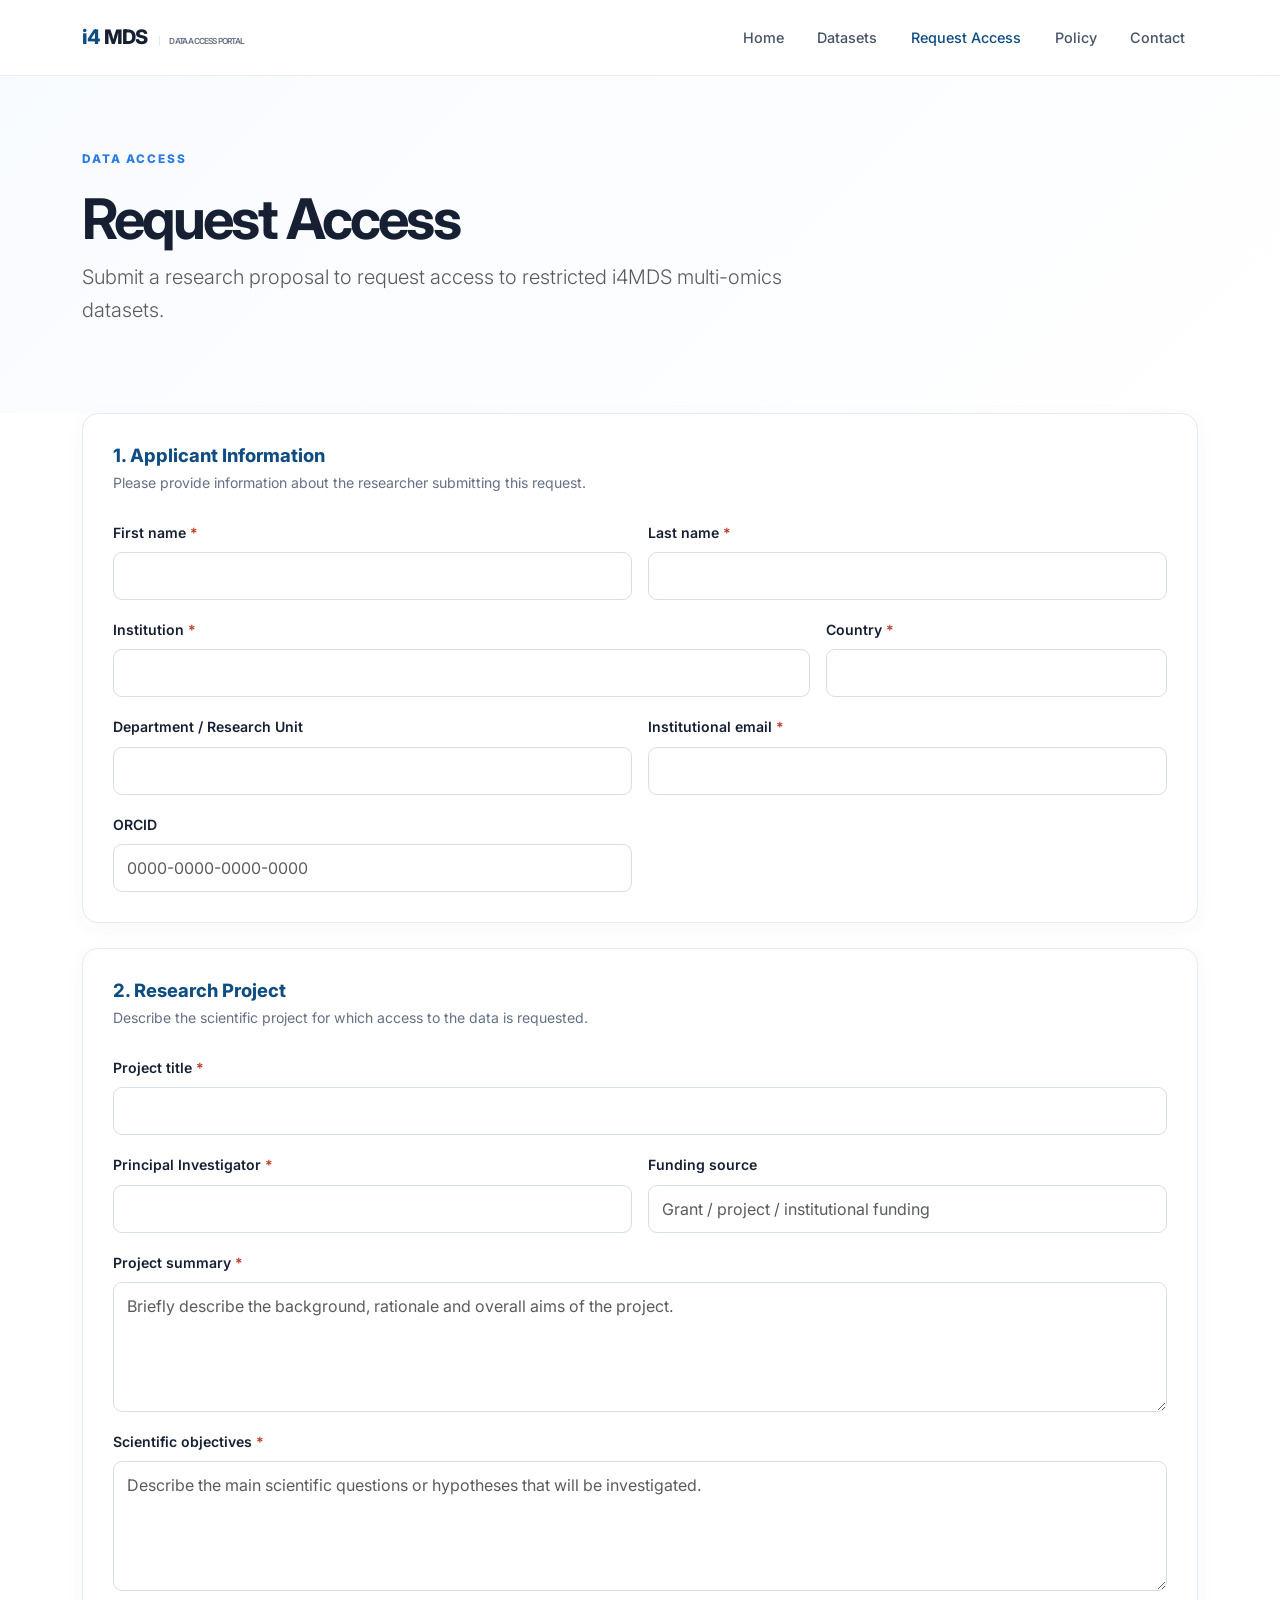
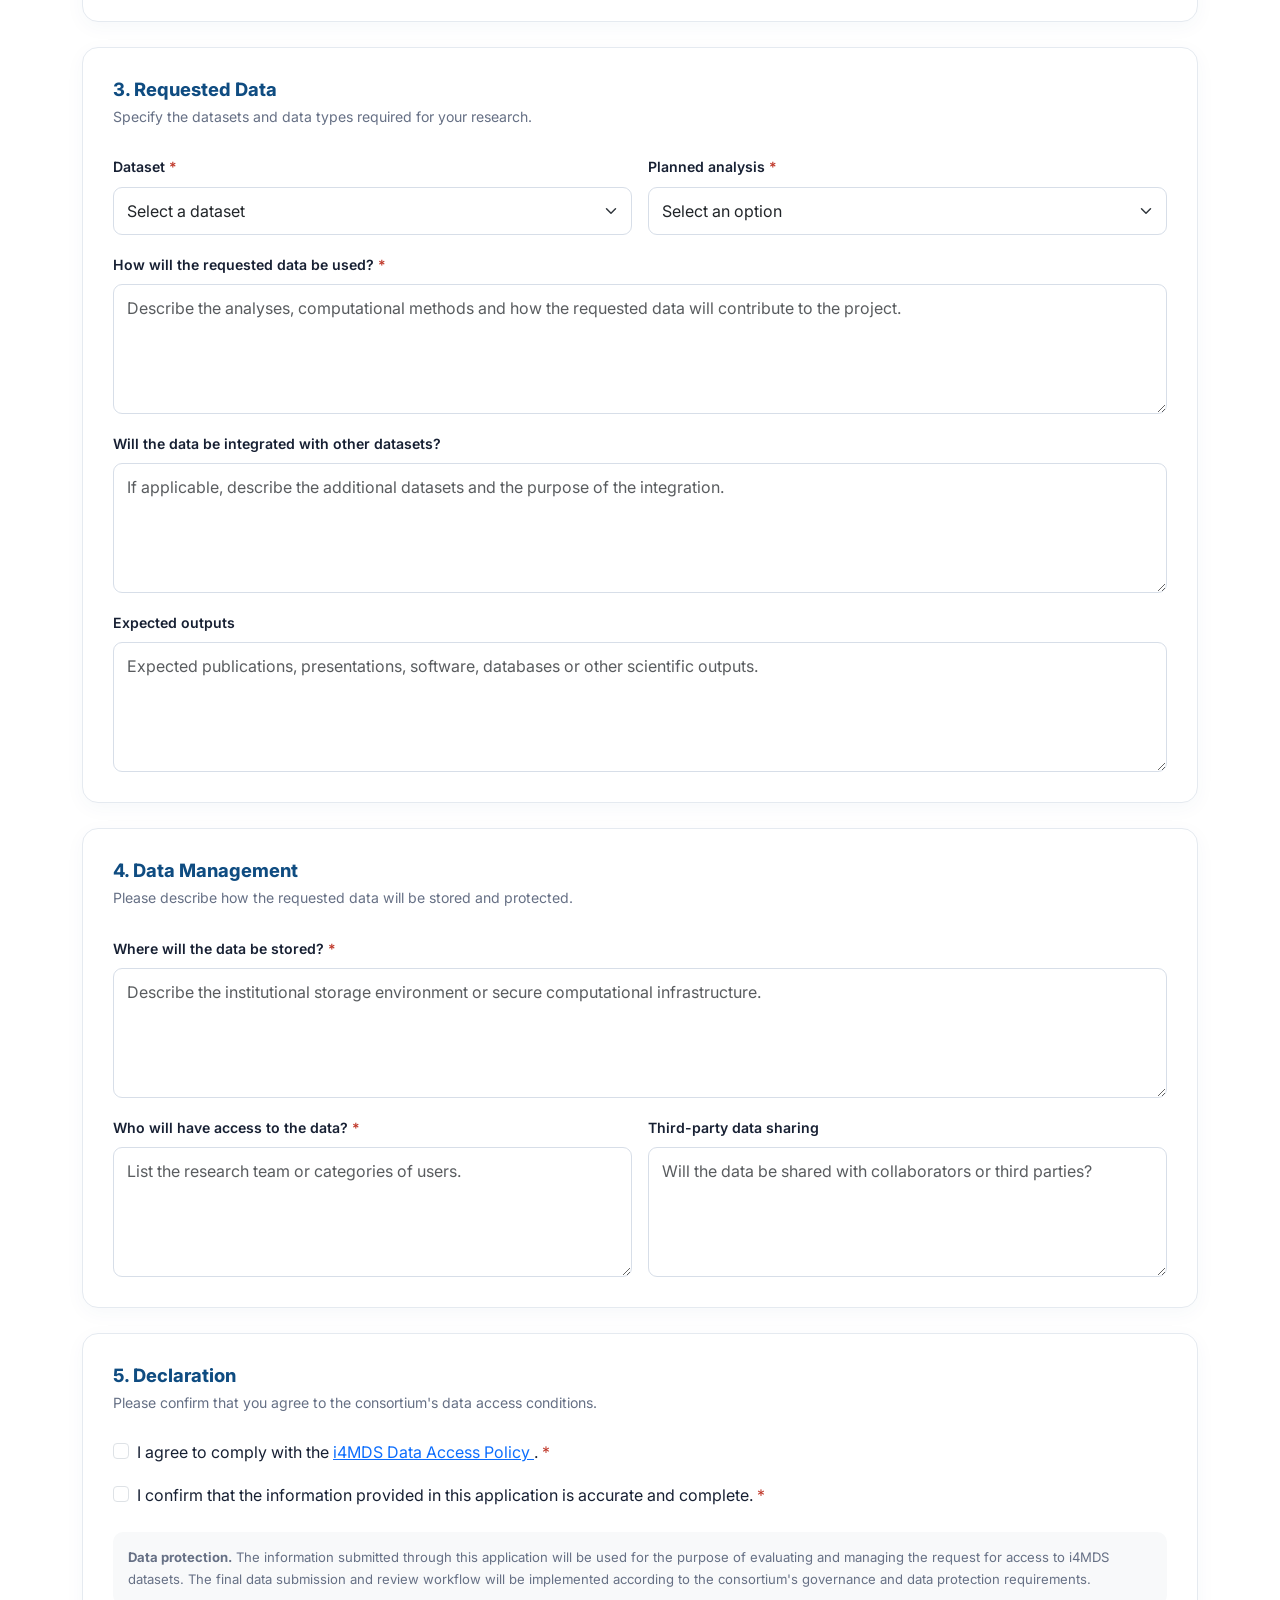
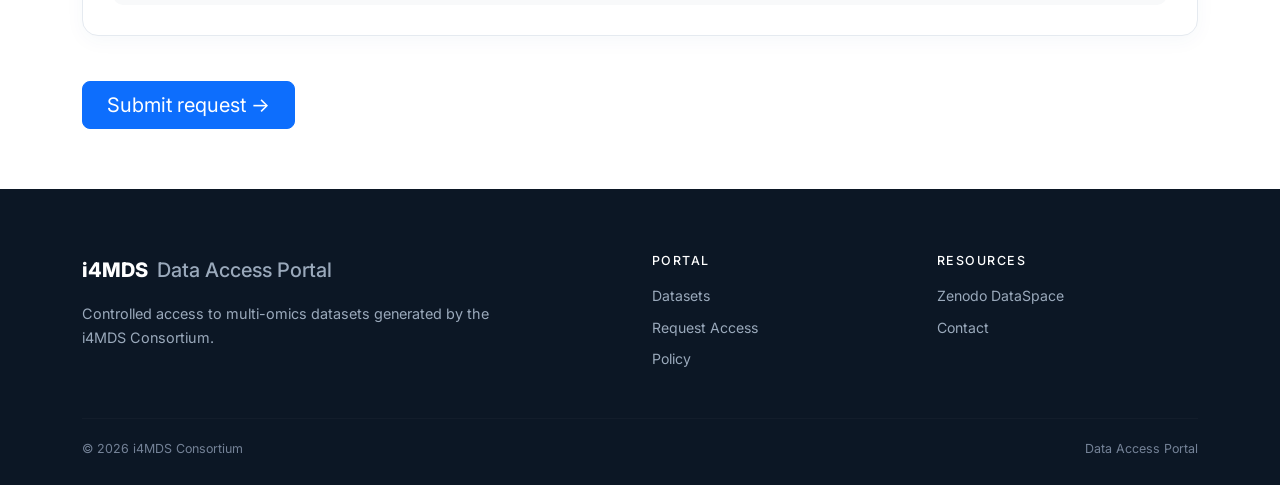
==== request.html @ 0df70a01 "Create request access form" ====
<!doctype html>
<html lang="en">

<head>

  <meta charset="utf-8">

  <meta
    name="viewport"
    content="width=device-width, initial-scale=1"
  >

  <meta
    name="description"
    content="i4MDS Data Access Portal - Request access to multi-omics datasets."
  >

  <title>Request Access | i4MDS Data Access Portal</title>

  <link
    rel="preconnect"
    href="https://fonts.googleapis.com"
  >

  <link
    rel="preconnect"
    href="https://fonts.gstatic.com"
    crossorigin
  >

  <link
    href="https://fonts.googleapis.com/css2?family=Inter:wght@400;500;600;700;800&display=swap"
    rel="stylesheet"
  >

  <link
    href="https://cdn.jsdelivr.net/npm/bootstrap@5.3.3/dist/css/bootstrap.min.css"
    rel="stylesheet"
  >

  <link
    rel="stylesheet"
    href="css/style.css"
  >


  <style>

    .page-hero {

      padding: 150px 0 70px;

      background:
        linear-gradient(
          135deg,
          #f8fbff,
          #ffffff
        );

    }


    .form-section {

      background: #ffffff;

      border:
        1px solid
        #e5eaf0;

      border-radius: 16px;

      padding: 30px;

      margin-bottom: 25px;

      box-shadow:
        0 5px 20px
        rgba(15,76,129,.04);

    }


    .form-section-title {

      font-size: 1.15rem;

      font-weight: 750;

      color: #0f4c81;

      margin-bottom: 5px;

    }


    .form-section-description {

      color: #667085;

      font-size: .88rem;

      margin-bottom: 25px;

    }


    .form-label {

      font-weight: 600;

      font-size: .88rem;

    }


    .form-control,
    .form-select {

      border-radius: 9px;

      border:
        1px solid
        #d7dee8;

      padding: 11px 13px;

    }


    .form-control:focus,
    .form-select:focus {

      border-color:
        #2c7be5;

      box-shadow:
        0 0 0 .2rem
        rgba(44,123,229,.12);

    }


    textarea.form-control {

      min-height: 130px;

    }


    .required {

      color: #c0392b;

    }


    .dataset-selected {

      background:
        #eef5fb;

      border:
        1px solid
        #d7e6f4;

      border-radius: 12px;

      padding: 18px;

      margin-bottom: 20px;

    }


    .dataset-selected-label {

      font-size: .72rem;

      text-transform: uppercase;

      letter-spacing: .08em;

      font-weight: 800;

      color: #2c7be5;

    }


    .dataset-selected-name {

      font-size: 1rem;

      font-weight: 700;

      color: #0f4c81;

      margin-top: 4px;

    }


    .privacy-note {

      background:
        #f8f9fa;

      border-radius: 10px;

      padding: 15px;

      font-size: .82rem;

      color: #667085;

    }


    .submit-area {

      padding: 20px 0 60px;

    }

  </style>

</head>


<body>


<!-- NAVBAR -->

<nav class="navbar navbar-expand-lg fixed-top portal-navbar">

  <div class="container">

    <a
      class="navbar-brand portal-brand"
      href="index.html"
    >

      <span class="brand-mark">
        i4
      </span>

      MDS

      <small>
        Data Access Portal
      </small>

    </a>


    <button
      class="navbar-toggler border-0"
      type="button"
      data-bs-toggle="collapse"
      data-bs-target="#mainNav"
      aria-controls="mainNav"
      aria-expanded="false"
      aria-label="Toggle navigation"
    >

      <span class="navbar-toggler-icon"></span>

    </button>


    <div
      class="collapse navbar-collapse"
      id="mainNav"
    >

      <ul
        class="navbar-nav ms-auto align-items-lg-center gap-lg-2"
      >

        <li class="nav-item">

          <a
            class="nav-link"
            href="index.html"
          >
            Home
          </a>

        </li>


        <li class="nav-item">

          <a
            class="nav-link"
            href="datasets.html"
          >
            Datasets
          </a>

        </li>


        <li class="nav-item">

          <a
            class="nav-link active"
            href="request.html"
          >
            Request Access
          </a>

        </li>


        <li class="nav-item">

          <a
            class="nav-link"
            href="policy.html"
          >
            Policy
          </a>

        </li>


        <li class="nav-item">

          <a
            class="nav-link"
            href="contact.html"
          >
            Contact
          </a>

        </li>

      </ul>

    </div>

  </div>

</nav>



<!-- HERO -->

<section class="page-hero">

  <div class="container">

    <div class="section-label">
      DATA ACCESS
    </div>


    <h1
      class="display-4 fw-bold"
      style="letter-spacing:-.05em;"
    >
      Request Access
    </h1>


    <p class="lead text-muted col-lg-8">

      Submit a research proposal to request access
      to restricted i4MDS multi-omics datasets.

    </p>

  </div>

</section>



<!-- FORM -->

<main>

  <div class="container">


    <form
      id="accessForm"
      class="needs-validation"
      novalidate
    >


      <!-- APPLICANT -->

      <section class="form-section">

        <h2 class="form-section-title">
          1. Applicant Information
        </h2>


        <p class="form-section-description">

          Please provide information about the researcher
          submitting this request.

        </p>


        <div class="row g-3">


          <div class="col-md-6">

            <label
              for="firstName"
              class="form-label"
            >

              First name
              <span class="required">*</span>

            </label>


            <input
              type="text"
              class="form-control"
              id="firstName"
              required
            >


            <div class="invalid-feedback">

              Please enter your first name.

            </div>

          </div>



          <div class="col-md-6">

            <label
              for="lastName"
              class="form-label"
            >

              Last name
              <span class="required">*</span>

            </label>


            <input
              type="text"
              class="form-control"
              id="lastName"
              required
            >


            <div class="invalid-feedback">

              Please enter your last name.

            </div>

          </div>



          <div class="col-md-8">

            <label
              for="institution"
              class="form-label"
            >

              Institution
              <span class="required">*</span>

            </label>


            <input
              type="text"
              class="form-control"
              id="institution"
              required
            >


            <div class="invalid-feedback">

              Please enter your institution.

            </div>

          </div>



          <div class="col-md-4">

            <label
              for="country"
              class="form-label"
            >

              Country
              <span class="required">*</span>

            </label>


            <input
              type="text"
              class="form-control"
              id="country"
              required
            >


            <div class="invalid-feedback">

              Please enter your country.

            </div>

          </div>



          <div class="col-md-6">

            <label
              for="department"
              class="form-label"
            >

              Department / Research Unit

            </label>


            <input
              type="text"
              class="form-control"
              id="department"
            >

          </div>



          <div class="col-md-6">

            <label
              for="email"
              class="form-label"
            >

              Institutional email
              <span class="required">*</span>

            </label>


            <input
              type="email"
              class="form-control"
              id="email"
              required
            >


            <div class="invalid-feedback">

              Please enter a valid email address.

            </div>

          </div>



          <div class="col-md-6">

            <label
              for="orcid"
              class="form-label"
            >

              ORCID

            </label>


            <input
              type="text"
              class="form-control"
              id="orcid"
              placeholder="0000-0000-0000-0000"
            >

          </div>

        </div>

      </section>



      <!-- PROJECT -->

      <section class="form-section">

        <h2 class="form-section-title">
          2. Research Project
        </h2>


        <p class="form-section-description">

          Describe the scientific project for which
          access to the data is requested.

        </p>


        <div class="row g-3">


          <div class="col-12">

            <label
              for="projectTitle"
              class="form-label"
            >

              Project title
              <span class="required">*</span>

            </label>


            <input
              type="text"
              class="form-control"
              id="projectTitle"
              required
            >


            <div class="invalid-feedback">

              Please enter the project title.

            </div>

          </div>



          <div class="col-md-6">

            <label
              for="pi"
              class="form-label"
            >

              Principal Investigator
              <span class="required">*</span>

            </label>


            <input
              type="text"
              class="form-control"
              id="pi"
              required
            >


            <div class="invalid-feedback">

              Please enter the Principal Investigator.

            </div>

          </div>



          <div class="col-md-6">

            <label
              for="funding"
              class="form-label"
            >

              Funding source

            </label>


            <input
              type="text"
              class="form-control"
              id="funding"
              placeholder="Grant / project / institutional funding"
            >

          </div>



          <div class="col-12">

            <label
              for="projectSummary"
              class="form-label"
            >

              Project summary
              <span class="required">*</span>

            </label>


            <textarea
              class="form-control"
              id="projectSummary"
              required
              placeholder="Briefly describe the background, rationale and overall aims of the project."
            ></textarea>


            <div class="invalid-feedback">

              Please provide a project summary.

            </div>

          </div>



          <div class="col-12">

            <label
              for="objectives"
              class="form-label"
            >

              Scientific objectives
              <span class="required">*</span>

            </label>


            <textarea
              class="form-control"
              id="objectives"
              required
              placeholder="Describe the main scientific questions or hypotheses that will be investigated."
            ></textarea>


            <div class="invalid-feedback">

              Please describe the scientific objectives.

            </div>

          </div>

        </div>

      </section>



      <!-- DATA -->

      <section class="form-section">

        <h2 class="form-section-title">
          3. Requested Data
        </h2>


        <p class="form-section-description">

          Specify the datasets and data types required
          for your research.

        </p>


        <div
          id="selectedDataset"
          class="dataset-selected d-none"
        >

          <div class="dataset-selected-label">
            Selected dataset
          </div>


          <div
            id="selectedDatasetName"
            class="dataset-selected-name"
          ></div>

        </div>



        <div class="row g-3">


          <div class="col-md-6">

            <label
              for="dataset"
              class="form-label"
            >

              Dataset
              <span class="required">*</span>

            </label>


            <select
              class="form-select"
              id="dataset"
              required
            >

              <option
                value=""
                selected
                disabled
              >
                Select a dataset
              </option>


              <option value="i4MDS-001">

                i4MDS-001 –
                bulkRNAseq CD34+ cells in MDS/AML

              </option>

            </select>


            <div class="invalid-feedback">

              Please select a dataset.

            </div>

          </div>



          <div class="col-md-6">

            <label
              for="analysisType"
              class="form-label"
            >

              Planned analysis
              <span class="required">*</span>

            </label>


            <select
              class="form-select"
              id="analysisType"
              required
            >

              <option
                value=""
                selected
                disabled
              >
                Select an option
              </option>


              <option>
                Exploratory analysis
              </option>

              <option>
                Biomarker discovery
              </option>

              <option>
                Prognostic analysis
              </option>

              <option>
                Molecular characterization
              </option>

              <option>
                Integration with other omics
              </option>

              <option>
                Method development
              </option>

              <option>
                Other
              </option>

            </select>


            <div class="invalid-feedback">

              Please select the planned analysis.

            </div>

          </div>



          <div class="col-12">

            <label
              for="dataUse"
              class="form-label"
            >

              How will the requested data be used?
              <span class="required">*</span>

            </label>


            <textarea
              class="form-control"
              id="dataUse"
              required
              placeholder="Describe the analyses, computational methods and how the requested data will contribute to the project."
            ></textarea>


            <div class="invalid-feedback">

              Please describe how the data will be used.

            </div>

          </div>



          <div class="col-12">

            <label
              for="integration"
              class="form-label"
            >

              Will the data be integrated with other datasets?

            </label>


            <textarea
              class="form-control"
              id="integration"
              placeholder="If applicable, describe the additional datasets and the purpose of the integration."
            ></textarea>

          </div>



          <div class="col-12">

            <label
              for="outputs"
              class="form-label"
            >

              Expected outputs

            </label>


            <textarea
              class="form-control"
              id="outputs"
              placeholder="Expected publications, presentations, software, databases or other scientific outputs."
            ></textarea>

          </div>

        </div>

      </section>



      <!-- DATA MANAGEMENT -->

      <section class="form-section">

        <h2 class="form-section-title">
          4. Data Management
        </h2>


        <p class="form-section-description">

          Please describe how the requested data will
          be stored and protected.

        </p>


        <div class="row g-3">


          <div class="col-12">

            <label
              for="storage"
              class="form-label"
            >

              Where will the data be stored?
              <span class="required">*</span>

            </label>


            <textarea
              class="form-control"
              id="storage"
              required
              placeholder="Describe the institutional storage environment or secure computational infrastructure."
            ></textarea>


            <div class="invalid-feedback">

              Please describe where the data will be stored.

            </div>

          </div>



          <div class="col-md-6">

            <label
              for="users"
              class="form-label"
            >

              Who will have access to the data?
              <span class="required">*</span>

            </label>


            <textarea
              class="form-control"
              id="users"
              required
              placeholder="List the research team or categories of users."
            ></textarea>


            <div class="invalid-feedback">

              Please specify who will have access.

            </div>

          </div>



          <div class="col-md-6">

            <label
              for="thirdParty"
              class="form-label"
            >

              Third-party data sharing

            </label>


            <textarea
              class="form-control"
              id="thirdParty"
              placeholder="Will the data be shared with collaborators or third parties?"
            ></textarea>

          </div>

        </div>

      </section>



      <!-- DECLARATION -->

      <section class="form-section">

        <h2 class="form-section-title">
          5. Declaration
        </h2>


        <p class="form-section-description">

          Please confirm that you agree to the
          consortium's data access conditions.

        </p>


        <div class="form-check mb-3">

          <input
            class="form-check-input"
            type="checkbox"
            id="policyAgreement"
            required
          >


          <label
            class="form-check-label"
            for="policyAgreement"
          >

            I agree to comply with the
            <a href="policy.html">
              i4MDS Data Access Policy
            </a>.

            <span class="required">*</span>

          </label>


          <div class="invalid-feedback">

            You must accept the data access policy.

          </div>

        </div>



        <div class="form-check mb-4">

          <input
            class="form-check-input"
            type="checkbox"
            id="accuracyAgreement"
            required
          >


          <label
            class="form-check-label"
            for="accuracyAgreement"
          >

            I confirm that the information provided
            in this application is accurate and complete.

            <span class="required">*</span>

          </label>


          <div class="invalid-feedback">

            Please confirm the accuracy of the information.

          </div>

        </div>



        <div class="privacy-note">

          <strong>Data protection.</strong>

          The information submitted through this application
          will be used for the purpose of evaluating and
          managing the request for access to i4MDS datasets.
          The final data submission and review workflow will
          be implemented according to the consortium's
          governance and data protection requirements.

        </div>

      </section>



      <!-- SUBMIT -->

      <div class="submit-area">

        <button
          type="submit"
          class="btn btn-primary btn-lg px-4"
        >

          Submit request →

        </button>


        <div
          id="formMessage"
          class="mt-4 d-none"
        ></div>

      </div>


    </form>

  </div>

</main>



<!-- FOOTER -->

<footer class="portal-footer">

  <div class="container">

    <div class="row gy-4">

      <div class="col-lg-6">

        <a
          class="footer-brand"
          href="index.html"
        >

          i4MDS
          <span>
            Data Access Portal
          </span>

        </a>


        <p class="footer-text">

          Controlled access to multi-omics datasets
          generated by the i4MDS Consortium.

        </p>

      </div>


      <div class="col-6 col-lg-3">

        <h6>
          Portal
        </h6>


        <a href="datasets.html">
          Datasets
        </a>


        <a href="request.html">
          Request Access
        </a>


        <a href="policy.html">
          Policy
        </a>

      </div>


      <div class="col-6 col-lg-3">

        <h6>
          Resources
        </h6>


        <a
          href="https://zenodo.org/communities/i4mds_dataspace"
          target="_blank"
          rel="noopener"
        >
          Zenodo DataSpace
        </a>


        <a href="contact.html">
          Contact
        </a>

      </div>

    </div>


    <hr>


    <div class="footer-bottom">

      <span>
        © 2026 i4MDS Consortium
      </span>


      <span>
        Data Access Portal
      </span>

    </div>

  </div>

</footer>



<script>

(function () {


  /* --------------------------------------------------
     Bootstrap validation
  -------------------------------------------------- */

  const form =
    document.getElementById("accessForm");


  form.addEventListener(
    "submit",
    function (event) {

      event.preventDefault();
      event.stopPropagation();


      if (!form.checkValidity()) {

        form.classList.add("was-validated");

        return;

      }


      /*
       * IMPORTANT:
       *
       * The form is intentionally NOT connected
       * to email/database yet.
       *
       * This prevents personal information from
       * being sent through GitHub or exposed in
       * the public repository.
       */


      const message =
        document.getElementById("formMessage");


      message.className =
        "alert alert-info mt-4";


      message.innerHTML = `

        <strong>Application form completed.</strong>

        <br><br>

        The submission service is not connected yet.
        Your information has not been transmitted.

        <br><br>

        The next step is to connect this form to
        the secure submission workflow used by
        the i4MDS Data Access Committee.

      `;


      window.scrollTo({

        top:
          message.getBoundingClientRect().top
          + window.scrollY
          - 120,

        behavior:
          "smooth"

      });

    }
  );



  /* --------------------------------------------------
     Pre-select dataset from URL
     Example:
     request.html?dataset=i4MDS-001
  -------------------------------------------------- */

  const params =
    new URLSearchParams(
      window.location.search
    );


  const dataset =
    params.get("dataset");


  const datasetSelect =
    document.getElementById("dataset");


  const selectedBox =
    document.getElementById("selectedDataset");


  const selectedName =
    document.getElementById("selectedDatasetName");


  if (dataset) {

    const option =
      Array.from(
        datasetSelect.options
      ).find(
        item =>
          item.value === dataset
      );


    if (option) {

      datasetSelect.value =
        dataset;


      selectedBox.classList.remove(
        "d-none"
      );


      selectedName.textContent =
        option.textContent.trim();

    }

  }


  datasetSelect.addEventListener(
    "change",
    function () {

      const option =
        datasetSelect.options[
          datasetSelect.selectedIndex
        ];


      if (
        datasetSelect.value
        &&
        option
      ) {

        selectedBox.classList.remove(
          "d-none"
        );


        selectedName.textContent =
          option.textContent.trim();

      }

    }
  );


})();

</script>


</body>

</html>
---- css/style.css ----
:root{--primary:#0f4c81;--primary-dark:#093a63;--accent:#2c7be5;--ink:#172033;--muted:#667085;--bg:#f7f9fc;--border:#e5eaf0}html{scroll-behavior:smooth}body{font-family:Inter,sans-serif;color:var(--ink);line-height:1.65}.portal-navbar{background:rgba(255,255,255,.92);backdrop-filter:blur(14px);border-bottom:1px solid rgba(229,234,240,.8);min-height:76px}.portal-brand{color:var(--ink)!important;font-weight:800;font-size:1.25rem;letter-spacing:-.04em}.brand-mark{color:var(--primary)}.portal-brand small{font-size:.52rem;font-weight:600;text-transform:uppercase;color:var(--muted);margin-left:9px;padding-left:9px;border-left:1px solid var(--border)}.nav-link{color:#475467!important;font-size:.9rem;font-weight:500;padding:.65rem .8rem!important}.nav-link:hover,.nav-link.active{color:var(--primary)!important}.hero-section{min-height:760px;position:relative;overflow:hidden;background:radial-gradient(circle at 78% 35%,rgba(44,123,229,.11),transparent 28%),linear-gradient(135deg,#f8fbff 0%,#fff 65%)}.hero-copy{position:relative;z-index:2}.eyebrow,.section-label{color:var(--accent);font-size:.74rem;font-weight:800;letter-spacing:.16em;margin-bottom:1rem}.hero-copy h1{font-size:clamp(3.3rem,6vw,5.8rem);line-height:.98;letter-spacing:-.065em;font-weight:800;margin-bottom:1.5rem}.hero-copy h1 span{color:var(--primary)}.hero-lead{max-width:650px;font-size:clamp(1.15rem,2vw,1.4rem);color:var(--muted);line-height:1.6;margin-bottom:2rem}.portal-btn,.portal-btn-outline{border-radius:9px;padding:.8rem 1.25rem;font-weight:600;font-size:.95rem}.portal-btn{background:var(--primary);border-color:var(--primary)}.portal-btn:hover{background:var(--primary-dark);border-color:var(--primary-dark)}.portal-btn-outline{color:var(--primary);border-color:#b8c9dc;background:rgba(255,255,255,.7)}.hero-network{position:absolute;right:-2%;top:8%;width:59%;height:86%;z-index:1;pointer-events:none}.hero-network img{width:100%;height:100%;object-fit:contain}.section-padding{padding:105px 0}.about-section{background:#fff}.about-section h2,.technologies-section h2,.cta-section h2{font-size:clamp(2rem,3.6vw,3rem);line-height:1.1;letter-spacing:-.045em;font-weight:750;margin-bottom:1.25rem}.section-lead{color:var(--muted);font-size:1.05rem;max-width:820px;margin:0 auto}.stats-section{background:var(--bg);padding:0 0 105px}.stat-card{background:#fff;border:1px solid var(--border);border-radius:14px;padding:30px;height:100%;box-shadow:0 5px 20px rgba(15,76,129,.035)}.stat-number{color:var(--primary);font-size:2.25rem;line-height:1;font-weight:800;letter-spacing:-.04em}.stat-label{color:var(--muted);font-size:.86rem;margin-top:.6rem}.technology-card{background:#fff;border:1px solid var(--border);border-radius:10px;padding:18px 20px;font-size:.92rem;font-weight:600;color:#344054;transition:.2s}.technology-card:hover{border-color:#b7cce0;transform:translateY(-2px);box-shadow:0 8px 25px rgba(15,76,129,.06)}.cta-section{padding:0 0 105px}.cta-card{border-radius:18px;background:linear-gradient(120deg,var(--primary-dark),var(--primary));padding:55px;color:#fff;display:flex;align-items:center;justify-content:space-between;gap:35px}.cta-card h2{margin-bottom:.7rem}.cta-card p{color:rgba(255,255,255,.78);margin:0}.light-label{color:#8ec5ff}.cta-btn{color:var(--primary);border-radius:9px;white-space:nowrap;font-weight:700;padding:.85rem 1.25rem}.portal-footer{background:#0c1725;color:#fff;padding:65px 0 25px}.footer-brand{color:#fff;text-decoration:none;font-weight:800;font-size:1.25rem}.footer-brand span{color:#9aa9bb;font-weight:500;margin-left:5px}.footer-text{color:#9aa9bb;max-width:450px;font-size:.9rem;margin-top:15px}.portal-footer h6{color:#fff;font-size:.78rem;text-transform:uppercase;letter-spacing:.12em;margin-bottom:15px}.portal-footer a:not(.footer-brand){display:block;color:#9aa9bb;text-decoration:none;font-size:.88rem;margin-bottom:8px}.portal-footer a:not(.footer-brand):hover{color:#fff}.portal-footer hr{border-color:rgba(255,255,255,.1);margin:40px 0 20px}.footer-bottom{display:flex;justify-content:space-between;color:#748297;font-size:.78rem}@media(max-width:991.98px){.portal-brand small{display:none}.hero-section{min-height:700px}.hero-network{opacity:.28;width:90%;right:-25%}}@media(max-width:575.98px){.portal-navbar{min-height:68px}.hero-section{min-height:650px}.hero-copy{padding-top:45px}.section-padding{padding:75px 0}.stats-section,.cta-section{padding-bottom:75px}.cta-card{padding:32px 25px;flex-direction:column;align-items:flex-start}.footer-bottom{flex-direction:column;gap:5px}}
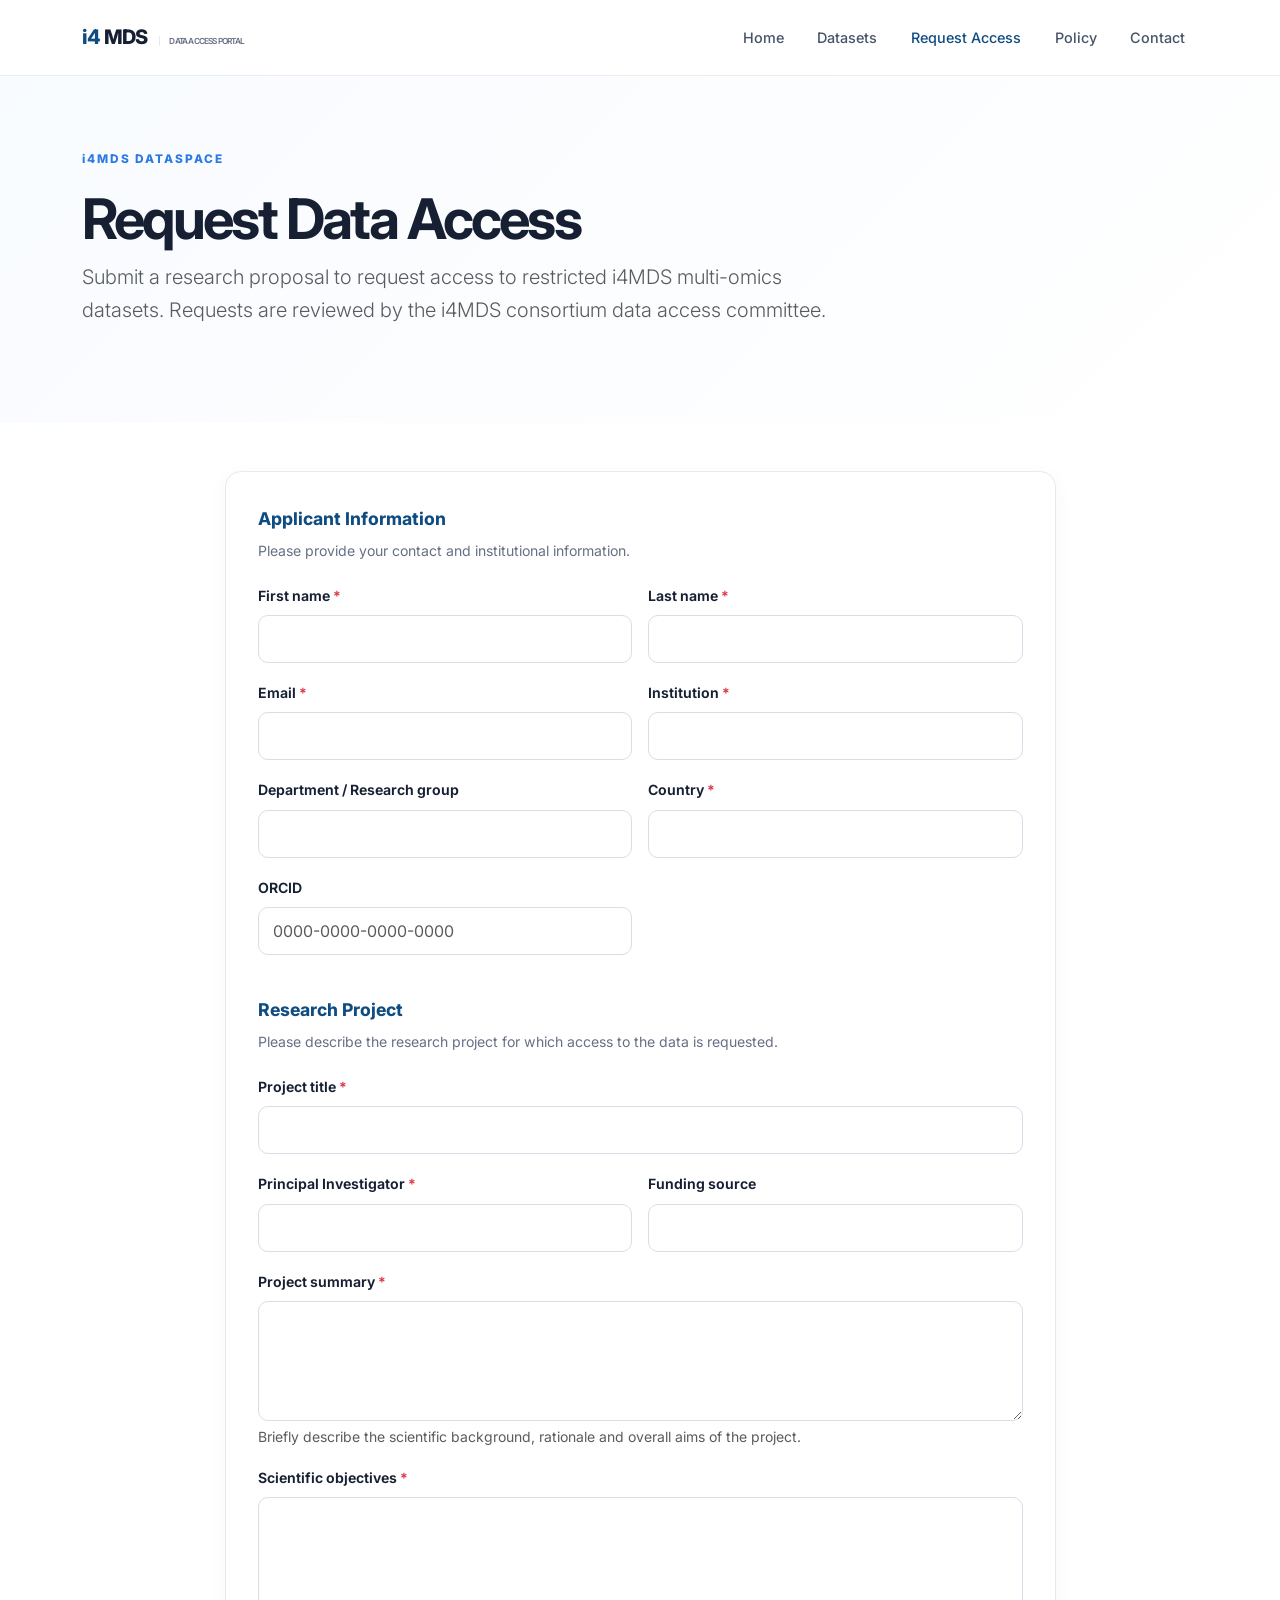
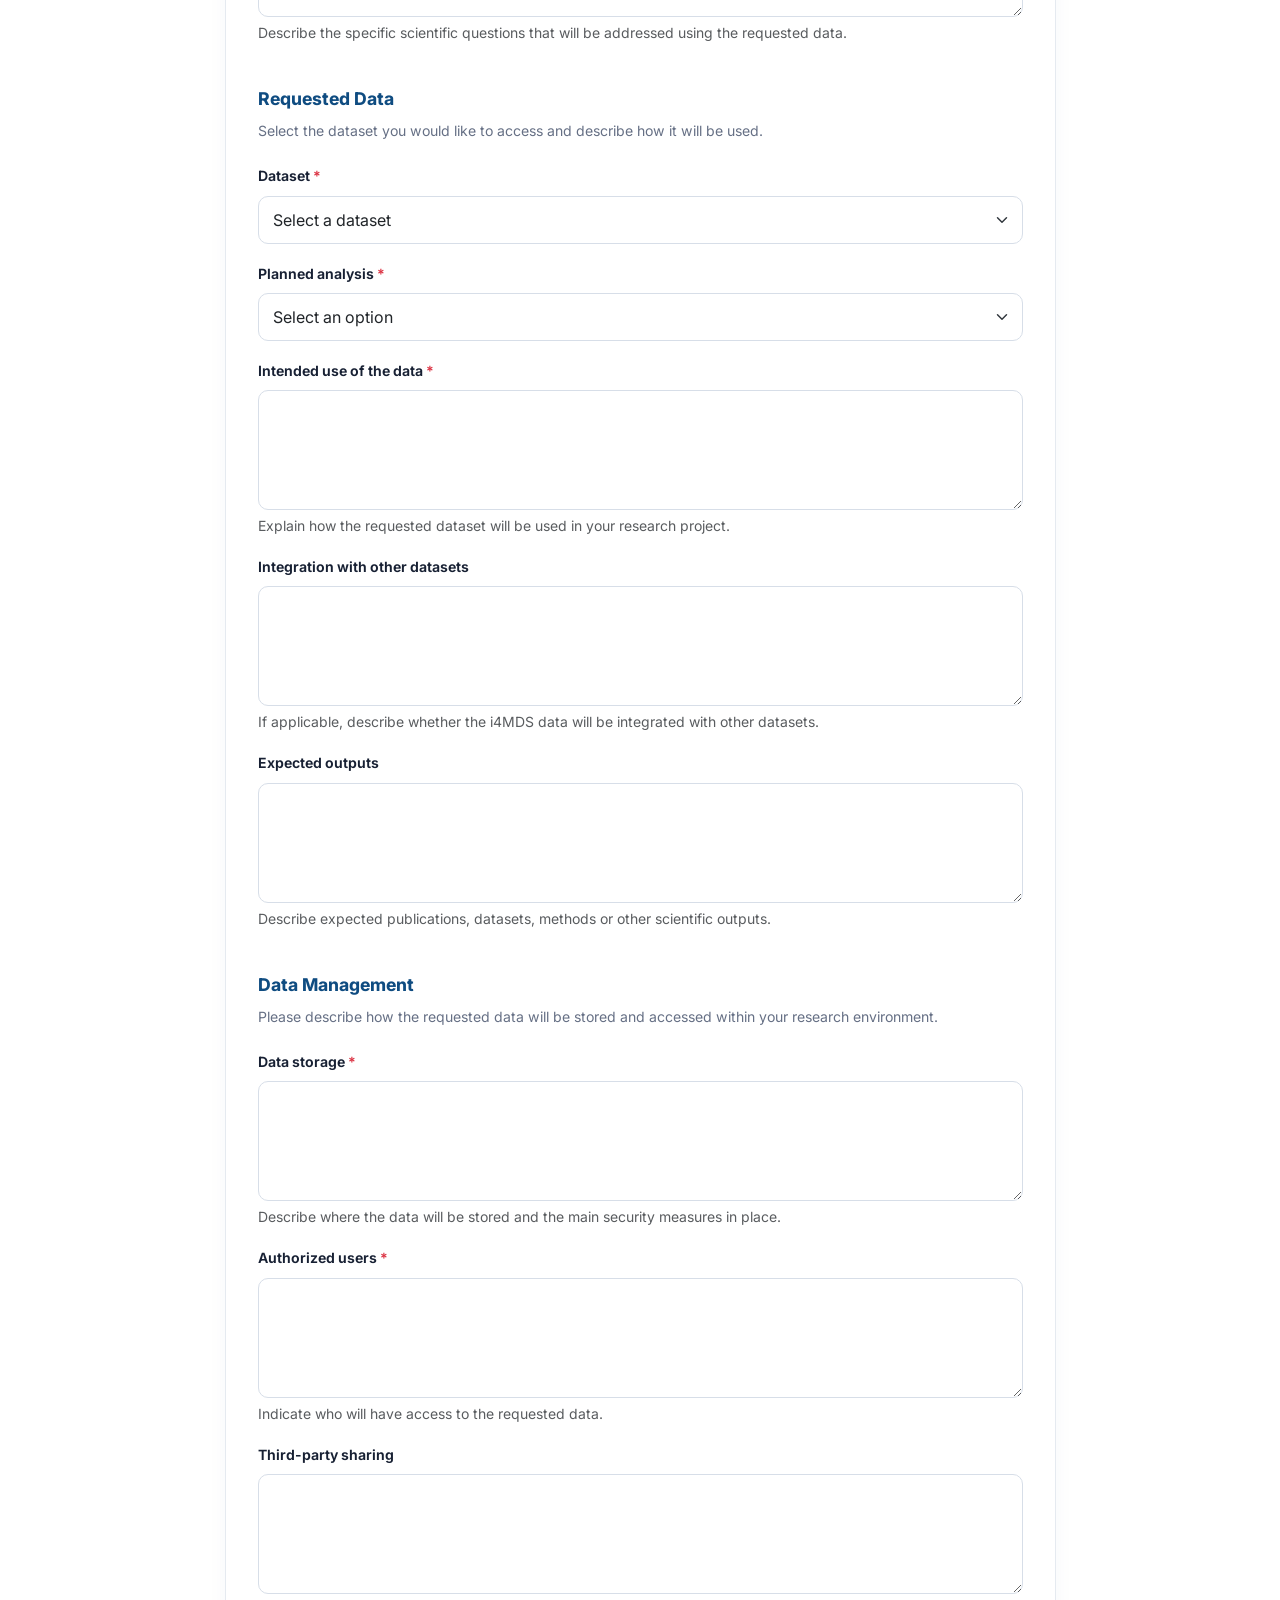
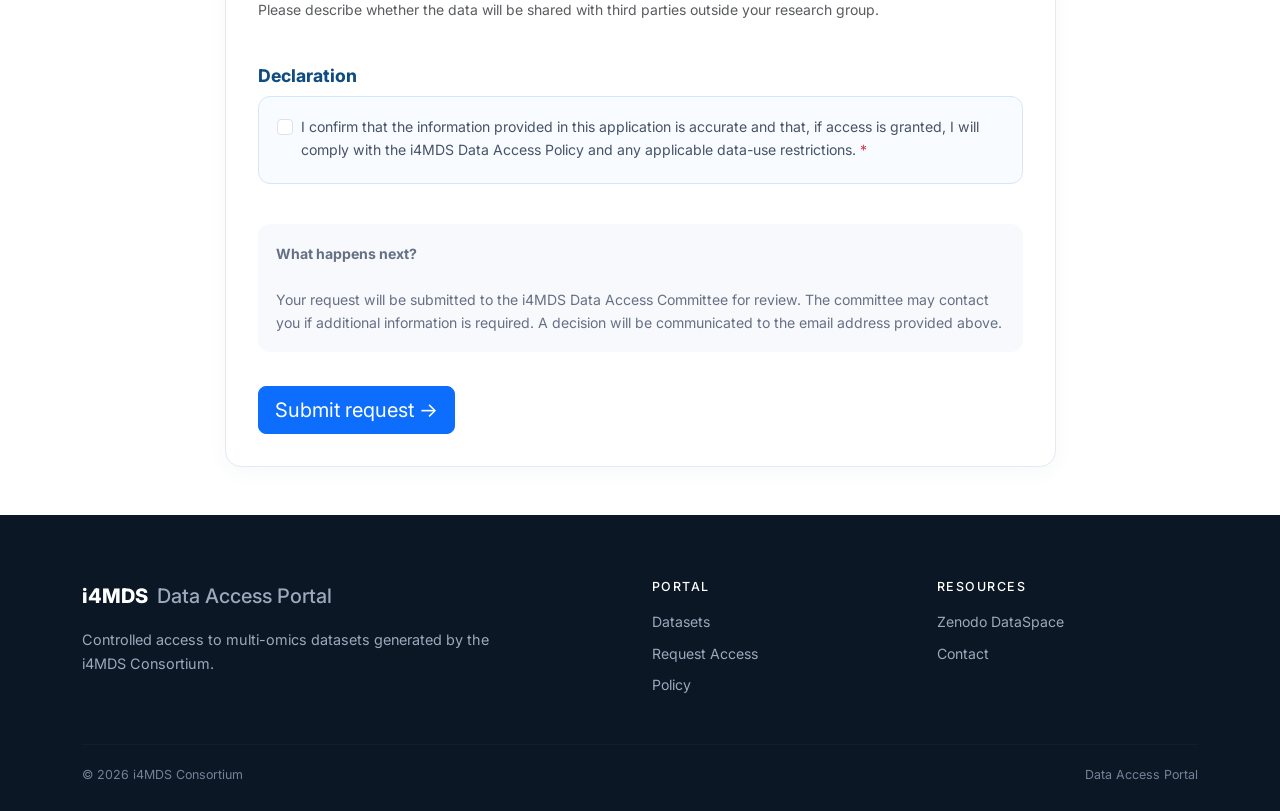
==== commit c6f29ebb: "Update request.html" ====
--- a/request.html
+++ b/request.html
@@ -12,10 +12,15 @@
 
   <meta
     name="description"
-    content="i4MDS Data Access Portal - Request access to multi-omics datasets."
+    content="i4MDS Data Access Portal - Data access request."
   >
 
-  <title>Request Access | i4MDS Data Access Portal</title>
+  <title>
+    Request Access | i4MDS Data Access Portal
+  </title>
+
+
+  <!-- Google Fonts -->
 
   <link
     rel="preconnect"
@@ -33,11 +38,17 @@
     rel="stylesheet"
   >
 
+
+  <!-- Bootstrap -->
+
   <link
     href="https://cdn.jsdelivr.net/npm/bootstrap@5.3.3/dist/css/bootstrap.min.css"
     rel="stylesheet"
   >
 
+
+  <!-- Main stylesheet -->
+
   <link
     rel="stylesheet"
     href="css/style.css"
@@ -48,7 +59,8 @@
 
     .page-hero {
 
-      padding: 150px 0 70px;
+      padding:
+        150px 0 80px;
 
       background:
         linear-gradient(
@@ -60,56 +72,82 @@
     }
 
 
-    .form-section {
-
-      background: #ffffff;
+    .request-card {
+
+      background:
+        #ffffff;
 
       border:
         1px solid
         #e5eaf0;
 
-      border-radius: 16px;
-
-      padding: 30px;
-
-      margin-bottom: 25px;
+      border-radius:
+        16px;
+
+      padding:
+        32px;
 
       box-shadow:
         0 5px 20px
-        rgba(15,76,129,.04);
+        rgba(15, 76, 129, 0.04);
 
     }
 
 
+    .form-section {
+
+      margin-bottom:
+        40px;
+
+    }
+
+
     .form-section-title {
 
-      font-size: 1.15rem;
-
-      font-weight: 750;
-
-      color: #0f4c81;
-
-      margin-bottom: 5px;
+      font-size:
+        1.1rem;
+
+      font-weight:
+        750;
+
+      margin-bottom:
+        6px;
+
+      color:
+        #0f4c81;
 
     }
 
 
     .form-section-description {
 
-      color: #667085;
-
-      font-size: .88rem;
-
-      margin-bottom: 25px;
+      color:
+        #667085;
+
+      font-size:
+        0.88rem;
+
+      margin-bottom:
+        20px;
 
     }
 
 
     .form-label {
 
-      font-weight: 600;
-
-      font-size: .88rem;
+      font-weight:
+        650;
+
+      font-size:
+        0.88rem;
+
+    }
+
+
+    .required {
+
+      color:
+        #dc3545;
 
     }
 
@@ -117,13 +155,15 @@
     .form-control,
     .form-select {
 
-      border-radius: 9px;
+      border-radius:
+        10px;
 
       border:
         1px solid
         #d7dee8;
 
-      padding: 11px 13px;
+      padding:
+        11px 14px;
 
     }
 
@@ -135,27 +175,21 @@
         #2c7be5;
 
       box-shadow:
-        0 0 0 .2rem
-        rgba(44,123,229,.12);
+        0 0 0 0.2rem
+        rgba(44, 123, 229, 0.1);
 
     }
 
 
     textarea.form-control {
 
-      min-height: 130px;
+      min-height:
+        120px;
 
     }
 
 
-    .required {
-
-      color: #c0392b;
-
-    }
-
-
-    .dataset-selected {
+    .selected-dataset {
 
       background:
         #eef5fb;
@@ -164,65 +198,106 @@
         1px solid
         #d7e6f4;
 
-      border-radius: 12px;
-
-      padding: 18px;
-
-      margin-bottom: 20px;
+      border-radius:
+        10px;
+
+      padding:
+        14px 16px;
+
+      margin-top:
+        12px;
 
     }
 
 
-    .dataset-selected-label {
-
-      font-size: .72rem;
-
-      text-transform: uppercase;
-
-      letter-spacing: .08em;
-
-      font-weight: 800;
-
-      color: #2c7be5;
+    .selected-dataset-label {
+
+      font-size:
+        0.7rem;
+
+      text-transform:
+        uppercase;
+
+      letter-spacing:
+        0.08em;
+
+      font-weight:
+        800;
+
+      color:
+        #0f4c81;
 
     }
 
 
-    .dataset-selected-name {
-
-      font-size: 1rem;
-
-      font-weight: 700;
-
-      color: #0f4c81;
-
-      margin-top: 4px;
+    .selected-dataset-name {
+
+      font-weight:
+        650;
+
+      margin-top:
+        3px;
 
     }
 
 
-    .privacy-note {
+    .info-box {
 
       background:
-        #f8f9fa;
-
-      border-radius: 10px;
-
-      padding: 15px;
-
-      font-size: .82rem;
-
-      color: #667085;
+        #f7f9fc;
+
+      border-radius:
+        12px;
+
+      padding:
+        18px;
+
+      font-size:
+        0.88rem;
+
+      color:
+        #667085;
 
     }
 
 
-    .submit-area {
-
-      padding: 20px 0 60px;
+    .consent-box {
+
+      background:
+        #f8fbff;
+
+      border:
+        1px solid
+        #d7e6f4;
+
+      border-radius:
+        12px;
+
+      padding:
+        18px;
 
     }
 
+
+    .submit-box {
+
+      padding-top:
+        10px;
+
+    }
+
+
+    .form-check-label {
+
+      font-size:
+        0.88rem;
+
+      color:
+        #475467;
+
+    }
+
+
   </style>
 
 </head>
@@ -231,11 +306,14 @@
 <body>
 
 
-<!-- NAVBAR -->
+<!-- ========================================================= -->
+<!-- NAVIGATION -->
+<!-- ========================================================= -->
 
 <nav class="navbar navbar-expand-lg fixed-top portal-navbar">
 
   <div class="container">
+
 
     <a
       class="navbar-brand portal-brand"
@@ -348,931 +426,995 @@
 
 
 
-<!-- HERO -->
-
-<section class="page-hero">
+<!-- ========================================================= -->
+<!-- MAIN -->
+<!-- ========================================================= -->
+
+<main>
+
+
+  <!-- HERO -->
+
+  <section class="page-hero">
+
+    <div class="container">
+
+
+      <div class="section-label">
+        i4MDS DATASPACE
+      </div>
+
+
+      <h1
+        class="display-4 fw-bold"
+        style="letter-spacing:-.05em;"
+      >
+        Request Data Access
+      </h1>
+
+
+      <p class="lead text-muted col-lg-8">
+
+        Submit a research proposal to request access
+        to restricted i4MDS multi-omics datasets.
+
+        Requests are reviewed by the
+        i4MDS consortium data access committee.
+
+      </p>
+
+
+    </div>
+
+  </section>
+
+
+
+  <!-- FORM SECTION -->
+
+  <section class="py-5">
+
+    <div class="container">
+
+
+      <div class="row justify-content-center">
+
+        <div class="col-xl-9 col-lg-10">
+
+
+          <div class="request-card">
+
+
+            <!-- ================================================= -->
+            <!-- FORM -->
+            <!-- ================================================= -->
+
+            <form
+              id="accessForm"
+              action="https://formspree.io/f/xppaeegp"
+              method="POST"
+            >
+
+
+              <!-- ================================================= -->
+              <!-- FORM SUBJECT -->
+              <!-- ================================================= -->
+
+              <input
+                type="hidden"
+                name="_subject"
+                value="i4MDS Data Access Request"
+              >
+
+
+              <!-- ================================================= -->
+              <!-- APPLICANT INFORMATION -->
+              <!-- ================================================= -->
+
+              <div class="form-section">
+
+
+                <div class="form-section-title">
+                  Applicant Information
+                </div>
+
+
+                <div class="form-section-description">
+
+                  Please provide your contact and institutional
+                  information.
+
+                </div>
+
+
+
+                <div class="row g-3">
+
+
+                  <!-- FIRST NAME -->
+
+                  <div class="col-md-6">
+
+                    <label
+                      for="firstName"
+                      class="form-label"
+                    >
+
+                      First name
+                      <span class="required">*</span>
+
+                    </label>
+
+
+                    <input
+                      type="text"
+                      class="form-control"
+                      id="firstName"
+                      name="first_name"
+                      required
+                    >
+
+                  </div>
+
+
+
+                  <!-- LAST NAME -->
+
+                  <div class="col-md-6">
+
+                    <label
+                      for="lastName"
+                      class="form-label"
+                    >
+
+                      Last name
+                      <span class="required">*</span>
+
+                    </label>
+
+
+                    <input
+                      type="text"
+                      class="form-control"
+                      id="lastName"
+                      name="last_name"
+                      required
+                    >
+
+                  </div>
+
+
+
+                  <!-- EMAIL -->
+
+                  <div class="col-md-6">
+
+                    <label
+                      for="email"
+                      class="form-label"
+                    >
+
+                      Email
+                      <span class="required">*</span>
+
+                    </label>
+
+
+                    <input
+                      type="email"
+                      class="form-control"
+                      id="email"
+                      name="email"
+                      required
+                    >
+
+                  </div>
+
+
+
+                  <!-- INSTITUTION -->
+
+                  <div class="col-md-6">
+
+                    <label
+                      for="institution"
+                      class="form-label"
+                    >
+
+                      Institution
+                      <span class="required">*</span>
+
+                    </label>
+
+
+                    <input
+                      type="text"
+                      class="form-control"
+                      id="institution"
+                      name="institution"
+                      required
+                    >
+
+                  </div>
+
+
+
+                  <!-- DEPARTMENT -->
+
+                  <div class="col-md-6">
+
+                    <label
+                      for="department"
+                      class="form-label"
+                    >
+
+                      Department / Research group
+
+                    </label>
+
+
+                    <input
+                      type="text"
+                      class="form-control"
+                      id="department"
+                      name="department"
+                    >
+
+                  </div>
+
+
+
+                  <!-- COUNTRY -->
+
+                  <div class="col-md-6">
+
+                    <label
+                      for="country"
+                      class="form-label"
+                    >
+
+                      Country
+                      <span class="required">*</span>
+
+                    </label>
+
+
+                    <input
+                      type="text"
+                      class="form-control"
+                      id="country"
+                      name="country"
+                      required
+                    >
+
+                  </div>
+
+
+
+                  <!-- ORCID -->
+
+                  <div class="col-md-6">
+
+                    <label
+                      for="orcid"
+                      class="form-label"
+                    >
+
+                      ORCID
+
+                    </label>
+
+
+                    <input
+                      type="text"
+                      class="form-control"
+                      id="orcid"
+                      name="orcid"
+                      placeholder="0000-0000-0000-0000"
+                    >
+
+                  </div>
+
+
+                </div>
+
+
+              </div>
+
+
+
+              <!-- ================================================= -->
+              <!-- PROJECT INFORMATION -->
+              <!-- ================================================= -->
+
+              <div class="form-section">
+
+
+                <div class="form-section-title">
+                  Research Project
+                </div>
+
+
+                <div class="form-section-description">
+
+                  Please describe the research project for which
+                  access to the data is requested.
+
+                </div>
+
+
+
+                <div class="row g-3">
+
+
+                  <!-- PROJECT TITLE -->
+
+                  <div class="col-12">
+
+                    <label
+                      for="projectTitle"
+                      class="form-label"
+                    >
+
+                      Project title
+                      <span class="required">*</span>
+
+                    </label>
+
+
+                    <input
+                      type="text"
+                      class="form-control"
+                      id="projectTitle"
+                      name="project_title"
+                      required
+                    >
+
+                  </div>
+
+
+
+                  <!-- PI -->
+
+                  <div class="col-md-6">
+
+                    <label
+                      for="principalInvestigator"
+                      class="form-label"
+                    >
+
+                      Principal Investigator
+                      <span class="required">*</span>
+
+                    </label>
+
+
+                    <input
+                      type="text"
+                      class="form-control"
+                      id="principalInvestigator"
+                      name="principal_investigator"
+                      required
+                    >
+
+                  </div>
+
+
+
+                  <!-- FUNDING -->
+
+                  <div class="col-md-6">
+
+                    <label
+                      for="funding"
+                      class="form-label"
+                    >
+
+                      Funding source
+
+                    </label>
+
+
+                    <input
+                      type="text"
+                      class="form-control"
+                      id="funding"
+                      name="funding_source"
+                    >
+
+                  </div>
+
+
+
+                  <!-- PROJECT SUMMARY -->
+
+                  <div class="col-12">
+
+                    <label
+                      for="projectSummary"
+                      class="form-label"
+                    >
+
+                      Project summary
+                      <span class="required">*</span>
+
+                    </label>
+
+
+                    <textarea
+                      class="form-control"
+                      id="projectSummary"
+                      name="project_summary"
+                      required
+                    ></textarea>
+
+
+                    <div class="form-text">
+
+                      Briefly describe the scientific background,
+                      rationale and overall aims of the project.
+
+                    </div>
+
+                  </div>
+
+
+
+                  <!-- OBJECTIVES -->
+
+                  <div class="col-12">
+
+                    <label
+                      for="objectives"
+                      class="form-label"
+                    >
+
+                      Scientific objectives
+                      <span class="required">*</span>
+
+                    </label>
+
+
+                    <textarea
+                      class="form-control"
+                      id="objectives"
+                      name="scientific_objectives"
+                      required
+                    ></textarea>
+
+
+                    <div class="form-text">
+
+                      Describe the specific scientific questions
+                      that will be addressed using the requested data.
+
+                    </div>
+
+                  </div>
+
+
+                </div>
+
+
+              </div>
+
+
+
+              <!-- ================================================= -->
+              <!-- REQUESTED DATA -->
+              <!-- ================================================= -->
+
+              <div class="form-section">
+
+
+                <div class="form-section-title">
+                  Requested Data
+                </div>
+
+
+                <div class="form-section-description">
+
+                  Select the dataset you would like to access
+                  and describe how it will be used.
+
+                </div>
+
+
+
+                <!-- DATASET -->
+
+                <div class="mb-3">
+
+
+                  <label
+                    for="dataset"
+                    class="form-label"
+                  >
+
+                    Dataset
+                    <span class="required">*</span>
+
+                  </label>
+
+
+                  <select
+                    class="form-select"
+                    id="dataset"
+                    name="dataset"
+                    required
+                  >
+
+                    <option
+                      value=""
+                      selected
+                      disabled
+                    >
+
+                      Loading datasets...
+
+                    </option>
+
+                  </select>
+
+
+                  <!-- SELECTED DATASET -->
+
+                  <div
+                    id="selectedDataset"
+                    class="selected-dataset d-none"
+                  >
+
+                    <div class="selected-dataset-label">
+
+                      Selected dataset
+
+                    </div>
+
+
+                    <div
+                      id="selectedDatasetName"
+                      class="selected-dataset-name"
+                    ></div>
+
+                  </div>
+
+
+                </div>
+
+
+
+                <!-- ANALYSIS TYPE -->
+
+                <div class="mb-3">
+
+
+                  <label
+                    for="analysisType"
+                    class="form-label"
+                  >
+
+                    Planned analysis
+                    <span class="required">*</span>
+
+                  </label>
+
+
+                  <select
+                    class="form-select"
+                    id="analysisType"
+                    name="analysis_type"
+                    required
+                  >
+
+                    <option
+                      value=""
+                      selected
+                      disabled
+                    >
+
+                      Select an option
+
+                    </option>
+
+
+                    <option value="exploratory">
+                      Exploratory analysis
+                    </option>
+
+
+                    <option value="hypothesis_testing">
+                      Hypothesis-driven analysis
+                    </option>
+
+
+                    <option value="biomarker_discovery">
+                      Biomarker discovery
+                    </option>
+
+
+                    <option value="method_development">
+                      Method development
+                    </option>
+
+
+                    <option value="data_integration">
+                      Multi-omics data integration
+                    </option>
+
+
+                    <option value="other">
+                      Other
+                    </option>
+
+                  </select>
+
+                </div>
+
+
+
+                <!-- DATA USE -->
+
+                <div class="mb-3">
+
+
+                  <label
+                    for="dataUse"
+                    class="form-label"
+                  >
+
+                    Intended use of the data
+                    <span class="required">*</span>
+
+                  </label>
+
+
+                  <textarea
+                    class="form-control"
+                    id="dataUse"
+                    name="data_use"
+                    required
+                  ></textarea>
+
+
+                  <div class="form-text">
+
+                    Explain how the requested dataset will be
+                    used in your research project.
+
+                  </div>
+
+                </div>
+
+
+
+                <!-- INTEGRATION -->
+
+                <div class="mb-3">
+
+
+                  <label
+                    for="integration"
+                    class="form-label"
+                  >
+
+                    Integration with other datasets
+
+                  </label>
+
+
+                  <textarea
+                    class="form-control"
+                    id="integration"
+                    name="data_integration"
+                  ></textarea>
+
+
+                  <div class="form-text">
+
+                    If applicable, describe whether the i4MDS data
+                    will be integrated with other datasets.
+
+                  </div>
+
+                </div>
+
+
+
+                <!-- EXPECTED OUTPUTS -->
+
+                <div class="mb-3">
+
+
+                  <label
+                    for="outputs"
+                    class="form-label"
+                  >
+
+                    Expected outputs
+
+                  </label>
+
+
+                  <textarea
+                    class="form-control"
+                    id="outputs"
+                    name="expected_outputs"
+                  ></textarea>
+
+
+                  <div class="form-text">
+
+                    Describe expected publications, datasets,
+                    methods or other scientific outputs.
+
+                  </div>
+
+                </div>
+
+
+              </div>
+
+
+
+              <!-- ================================================= -->
+              <!-- DATA MANAGEMENT -->
+              <!-- ================================================= -->
+
+              <div class="form-section">
+
+
+                <div class="form-section-title">
+                  Data Management
+                </div>
+
+
+                <div class="form-section-description">
+
+                  Please describe how the requested data will be
+                  stored and accessed within your research environment.
+
+                </div>
+
+
+
+                <!-- STORAGE -->
+
+                <div class="mb-3">
+
+
+                  <label
+                    for="storage"
+                    class="form-label"
+                  >
+
+                    Data storage
+                    <span class="required">*</span>
+
+                  </label>
+
+
+                  <textarea
+                    class="form-control"
+                    id="storage"
+                    name="data_storage"
+                    required
+                  ></textarea>
+
+
+                  <div class="form-text">
+
+                    Describe where the data will be stored and
+                    the main security measures in place.
+
+                  </div>
+
+                </div>
+
+
+
+                <!-- USERS -->
+
+                <div class="mb-3">
+
+
+                  <label
+                    for="users"
+                    class="form-label"
+                  >
+
+                    Authorized users
+                    <span class="required">*</span>
+
+                  </label>
+
+
+                  <textarea
+                    class="form-control"
+                    id="users"
+                    name="authorized_users"
+                    required
+                  ></textarea>
+
+
+                  <div class="form-text">
+
+                    Indicate who will have access to the requested data.
+
+                  </div>
+
+                </div>
+
+
+
+                <!-- THIRD PARTY -->
+
+                <div class="mb-3">
+
+
+                  <label
+                    for="thirdParty"
+                    class="form-label"
+                  >
+
+                    Third-party sharing
+
+                  </label>
+
+
+                  <textarea
+                    class="form-control"
+                    id="thirdParty"
+                    name="third_party_sharing"
+                  ></textarea>
+
+
+                  <div class="form-text">
+
+                    Please describe whether the data will be shared
+                    with third parties outside your research group.
+
+                  </div>
+
+                </div>
+
+
+              </div>
+
+
+
+              <!-- ================================================= -->
+              <!-- CONSENT -->
+              <!-- ================================================= -->
+
+              <div class="form-section">
+
+
+                <div class="form-section-title">
+                  Declaration
+                </div>
+
+
+                <div class="consent-box">
+
+
+                  <div class="form-check">
+
+
+                    <input
+                      class="form-check-input"
+                      type="checkbox"
+                      id="agreement"
+                      name="agreement"
+                      value="I agree to comply with the i4MDS data access policy"
+                      required
+                    >
+
+
+                    <label
+                      class="form-check-label"
+                      for="agreement"
+                    >
+
+                      I confirm that the information provided
+                      in this application is accurate and that,
+                      if access is granted, I will comply with
+                      the i4MDS Data Access Policy and any
+                      applicable data-use restrictions.
+
+                      <span class="required">*</span>
+
+                    </label>
+
+
+                  </div>
+
+
+                </div>
+
+
+              </div>
+
+
+
+              <!-- ================================================= -->
+              <!-- INFORMATION -->
+              <!-- ================================================= -->
+
+              <div class="info-box mb-4">
+
+                <strong>
+                  What happens next?
+                </strong>
+
+                <br><br>
+
+                Your request will be submitted to the
+                i4MDS Data Access Committee for review.
+
+                The committee may contact you if additional
+                information is required.
+
+                A decision will be communicated to the
+                email address provided above.
+
+              </div>
+
+
+
+              <!-- ================================================= -->
+              <!-- SUBMIT -->
+              <!-- ================================================= -->
+
+              <div
+                class="submit-box"
+              >
+
+
+                <button
+                  type="submit"
+                  class="btn btn-primary btn-lg"
+                >
+
+                  Submit request →
+
+                </button>
+
+
+              </div>
+
+
+            </form>
+
+
+          </div>
+
+
+        </div>
+
+      </div>
+
+    </div>
+
+  </section>
+
+</main>
+
+
+
+<!-- ========================================================= -->
+<!-- FOOTER -->
+<!-- ========================================================= -->
+
+<footer class="portal-footer">
 
   <div class="container">
 
-    <div class="section-label">
-      DATA ACCESS
-    </div>
-
-
-    <h1
-      class="display-4 fw-bold"
-      style="letter-spacing:-.05em;"
-    >
-      Request Access
-    </h1>
-
-
-    <p class="lead text-muted col-lg-8">
-
-      Submit a research proposal to request access
-      to restricted i4MDS multi-omics datasets.
-
-    </p>
-
-  </div>
-
-</section>
-
-
-
-<!-- FORM -->
-
-<main>
-
-  <div class="container">
-
-
-    <form
-      id="accessForm"
-      class="needs-validation"
-      novalidate
-    >
-
-
-      <!-- APPLICANT -->
-
-      <section class="form-section">
-
-        <h2 class="form-section-title">
-          1. Applicant Information
-        </h2>
-
-
-        <p class="form-section-description">
-
-          Please provide information about the researcher
-          submitting this request.
-
-        </p>
-
-
-        <div class="row g-3">
-
-
-          <div class="col-md-6">
-
-            <label
-              for="firstName"
-              class="form-label"
-            >
-
-              First name
-              <span class="required">*</span>
-
-            </label>
-
-
-            <input
-              type="text"
-              class="form-control"
-              id="firstName"
-              required
-            >
-
-
-            <div class="invalid-feedback">
-
-              Please enter your first name.
-
-            </div>
-
-          </div>
-
-
-
-          <div class="col-md-6">
-
-            <label
-              for="lastName"
-              class="form-label"
-            >
-
-              Last name
-              <span class="required">*</span>
-
-            </label>
-
-
-            <input
-              type="text"
-              class="form-control"
-              id="lastName"
-              required
-            >
-
-
-            <div class="invalid-feedback">
-
-              Please enter your last name.
-
-            </div>
-
-          </div>
-
-
-
-          <div class="col-md-8">
-
-            <label
-              for="institution"
-              class="form-label"
-            >
-
-              Institution
-              <span class="required">*</span>
-
-            </label>
-
-
-            <input
-              type="text"
-              class="form-control"
-              id="institution"
-              required
-            >
-
-
-            <div class="invalid-feedback">
-
-              Please enter your institution.
-
-            </div>
-
-          </div>
-
-
-
-          <div class="col-md-4">
-
-            <label
-              for="country"
-              class="form-label"
-            >
-
-              Country
-              <span class="required">*</span>
-
-            </label>
-
-
-            <input
-              type="text"
-              class="form-control"
-              id="country"
-              required
-            >
-
-
-            <div class="invalid-feedback">
-
-              Please enter your country.
-
-            </div>
-
-          </div>
-
-
-
-          <div class="col-md-6">
-
-            <label
-              for="department"
-              class="form-label"
-            >
-
-              Department / Research Unit
-
-            </label>
-
-
-            <input
-              type="text"
-              class="form-control"
-              id="department"
-            >
-
-          </div>
-
-
-
-          <div class="col-md-6">
-
-            <label
-              for="email"
-              class="form-label"
-            >
-
-              Institutional email
-              <span class="required">*</span>
-
-            </label>
-
-
-            <input
-              type="email"
-              class="form-control"
-              id="email"
-              required
-            >
-
-
-            <div class="invalid-feedback">
-
-              Please enter a valid email address.
-
-            </div>
-
-          </div>
-
-
-
-          <div class="col-md-6">
-
-            <label
-              for="orcid"
-              class="form-label"
-            >
-
-              ORCID
-
-            </label>
-
-
-            <input
-              type="text"
-              class="form-control"
-              id="orcid"
-              placeholder="0000-0000-0000-0000"
-            >
-
-          </div>
-
-        </div>
-
-      </section>
-
-
-
-      <!-- PROJECT -->
-
-      <section class="form-section">
-
-        <h2 class="form-section-title">
-          2. Research Project
-        </h2>
-
-
-        <p class="form-section-description">
-
-          Describe the scientific project for which
-          access to the data is requested.
-
-        </p>
-
-
-        <div class="row g-3">
-
-
-          <div class="col-12">
-
-            <label
-              for="projectTitle"
-              class="form-label"
-            >
-
-              Project title
-              <span class="required">*</span>
-
-            </label>
-
-
-            <input
-              type="text"
-              class="form-control"
-              id="projectTitle"
-              required
-            >
-
-
-            <div class="invalid-feedback">
-
-              Please enter the project title.
-
-            </div>
-
-          </div>
-
-
-
-          <div class="col-md-6">
-
-            <label
-              for="pi"
-              class="form-label"
-            >
-
-              Principal Investigator
-              <span class="required">*</span>
-
-            </label>
-
-
-            <input
-              type="text"
-              class="form-control"
-              id="pi"
-              required
-            >
-
-
-            <div class="invalid-feedback">
-
-              Please enter the Principal Investigator.
-
-            </div>
-
-          </div>
-
-
-
-          <div class="col-md-6">
-
-            <label
-              for="funding"
-              class="form-label"
-            >
-
-              Funding source
-
-            </label>
-
-
-            <input
-              type="text"
-              class="form-control"
-              id="funding"
-              placeholder="Grant / project / institutional funding"
-            >
-
-          </div>
-
-
-
-          <div class="col-12">
-
-            <label
-              for="projectSummary"
-              class="form-label"
-            >
-
-              Project summary
-              <span class="required">*</span>
-
-            </label>
-
-
-            <textarea
-              class="form-control"
-              id="projectSummary"
-              required
-              placeholder="Briefly describe the background, rationale and overall aims of the project."
-            ></textarea>
-
-
-            <div class="invalid-feedback">
-
-              Please provide a project summary.
-
-            </div>
-
-          </div>
-
-
-
-          <div class="col-12">
-
-            <label
-              for="objectives"
-              class="form-label"
-            >
-
-              Scientific objectives
-              <span class="required">*</span>
-
-            </label>
-
-
-            <textarea
-              class="form-control"
-              id="objectives"
-              required
-              placeholder="Describe the main scientific questions or hypotheses that will be investigated."
-            ></textarea>
-
-
-            <div class="invalid-feedback">
-
-              Please describe the scientific objectives.
-
-            </div>
-
-          </div>
-
-        </div>
-
-      </section>
-
-
-
-      <!-- DATA -->
-
-      <section class="form-section">
-
-        <h2 class="form-section-title">
-          3. Requested Data
-        </h2>
-
-
-        <p class="form-section-description">
-
-          Specify the datasets and data types required
-          for your research.
-
-        </p>
-
-
-        <div
-          id="selectedDataset"
-          class="dataset-selected d-none"
-        >
-
-          <div class="dataset-selected-label">
-            Selected dataset
-          </div>
-
-
-          <div
-            id="selectedDatasetName"
-            class="dataset-selected-name"
-          ></div>
-
-        </div>
-
-
-
-        <div class="row g-3">
-
-
-          <div class="col-md-6">
-
-            <label
-              for="dataset"
-              class="form-label"
-            >
-
-              Dataset
-              <span class="required">*</span>
-
-            </label>
-
-
-            <select
-              class="form-select"
-              id="dataset"
-              required
-            >
-
-              <option
-                value=""
-                selected
-                disabled
-              >
-                Select a dataset
-              </option>
-
-
-              <option value="i4MDS-001">
-
-                i4MDS-001 –
-                bulkRNAseq CD34+ cells in MDS/AML
-
-              </option>
-
-            </select>
-
-
-            <div class="invalid-feedback">
-
-              Please select a dataset.
-
-            </div>
-
-          </div>
-
-
-
-          <div class="col-md-6">
-
-            <label
-              for="analysisType"
-              class="form-label"
-            >
-
-              Planned analysis
-              <span class="required">*</span>
-
-            </label>
-
-
-            <select
-              class="form-select"
-              id="analysisType"
-              required
-            >
-
-              <option
-                value=""
-                selected
-                disabled
-              >
-                Select an option
-              </option>
-
-
-              <option>
-                Exploratory analysis
-              </option>
-
-              <option>
-                Biomarker discovery
-              </option>
-
-              <option>
-                Prognostic analysis
-              </option>
-
-              <option>
-                Molecular characterization
-              </option>
-
-              <option>
-                Integration with other omics
-              </option>
-
-              <option>
-                Method development
-              </option>
-
-              <option>
-                Other
-              </option>
-
-            </select>
-
-
-            <div class="invalid-feedback">
-
-              Please select the planned analysis.
-
-            </div>
-
-          </div>
-
-
-
-          <div class="col-12">
-
-            <label
-              for="dataUse"
-              class="form-label"
-            >
-
-              How will the requested data be used?
-              <span class="required">*</span>
-
-            </label>
-
-
-            <textarea
-              class="form-control"
-              id="dataUse"
-              required
-              placeholder="Describe the analyses, computational methods and how the requested data will contribute to the project."
-            ></textarea>
-
-
-            <div class="invalid-feedback">
-
-              Please describe how the data will be used.
-
-            </div>
-
-          </div>
-
-
-
-          <div class="col-12">
-
-            <label
-              for="integration"
-              class="form-label"
-            >
-
-              Will the data be integrated with other datasets?
-
-            </label>
-
-
-            <textarea
-              class="form-control"
-              id="integration"
-              placeholder="If applicable, describe the additional datasets and the purpose of the integration."
-            ></textarea>
-
-          </div>
-
-
-
-          <div class="col-12">
-
-            <label
-              for="outputs"
-              class="form-label"
-            >
-
-              Expected outputs
-
-            </label>
-
-
-            <textarea
-              class="form-control"
-              id="outputs"
-              placeholder="Expected publications, presentations, software, databases or other scientific outputs."
-            ></textarea>
-
-          </div>
-
-        </div>
-
-      </section>
-
-
-
-      <!-- DATA MANAGEMENT -->
-
-      <section class="form-section">
-
-        <h2 class="form-section-title">
-          4. Data Management
-        </h2>
-
-
-        <p class="form-section-description">
-
-          Please describe how the requested data will
-          be stored and protected.
-
-        </p>
-
-
-        <div class="row g-3">
-
-
-          <div class="col-12">
-
-            <label
-              for="storage"
-              class="form-label"
-            >
-
-              Where will the data be stored?
-              <span class="required">*</span>
-
-            </label>
-
-
-            <textarea
-              class="form-control"
-              id="storage"
-              required
-              placeholder="Describe the institutional storage environment or secure computational infrastructure."
-            ></textarea>
-
-
-            <div class="invalid-feedback">
-
-              Please describe where the data will be stored.
-
-            </div>
-
-          </div>
-
-
-
-          <div class="col-md-6">
-
-            <label
-              for="users"
-              class="form-label"
-            >
-
-              Who will have access to the data?
-              <span class="required">*</span>
-
-            </label>
-
-
-            <textarea
-              class="form-control"
-              id="users"
-              required
-              placeholder="List the research team or categories of users."
-            ></textarea>
-
-
-            <div class="invalid-feedback">
-
-              Please specify who will have access.
-
-            </div>
-
-          </div>
-
-
-
-          <div class="col-md-6">
-
-            <label
-              for="thirdParty"
-              class="form-label"
-            >
-
-              Third-party data sharing
-
-            </label>
-
-
-            <textarea
-              class="form-control"
-              id="thirdParty"
-              placeholder="Will the data be shared with collaborators or third parties?"
-            ></textarea>
-
-          </div>
-
-        </div>
-
-      </section>
-
-
-
-      <!-- DECLARATION -->
-
-      <section class="form-section">
-
-        <h2 class="form-section-title">
-          5. Declaration
-        </h2>
-
-
-        <p class="form-section-description">
-
-          Please confirm that you agree to the
-          consortium's data access conditions.
-
-        </p>
-
-
-        <div class="form-check mb-3">
-
-          <input
-            class="form-check-input"
-            type="checkbox"
-            id="policyAgreement"
-            required
-          >
-
-
-          <label
-            class="form-check-label"
-            for="policyAgreement"
-          >
-
-            I agree to comply with the
-            <a href="policy.html">
-              i4MDS Data Access Policy
-            </a>.
-
-            <span class="required">*</span>
-
-          </label>
-
-
-          <div class="invalid-feedback">
-
-            You must accept the data access policy.
-
-          </div>
-
-        </div>
-
-
-
-        <div class="form-check mb-4">
-
-          <input
-            class="form-check-input"
-            type="checkbox"
-            id="accuracyAgreement"
-            required
-          >
-
-
-          <label
-            class="form-check-label"
-            for="accuracyAgreement"
-          >
-
-            I confirm that the information provided
-            in this application is accurate and complete.
-
-            <span class="required">*</span>
-
-          </label>
-
-
-          <div class="invalid-feedback">
-
-            Please confirm the accuracy of the information.
-
-          </div>
-
-        </div>
-
-
-
-        <div class="privacy-note">
-
-          <strong>Data protection.</strong>
-
-          The information submitted through this application
-          will be used for the purpose of evaluating and
-          managing the request for access to i4MDS datasets.
-          The final data submission and review workflow will
-          be implemented according to the consortium's
-          governance and data protection requirements.
-
-        </div>
-
-      </section>
-
-
-
-      <!-- SUBMIT -->
-
-      <div class="submit-area">
-
-        <button
-          type="submit"
-          class="btn btn-primary btn-lg px-4"
-        >
-
-          Submit request →
-
-        </button>
-
-
-        <div
-          id="formMessage"
-          class="mt-4 d-none"
-        ></div>
-
-      </div>
-
-
-    </form>
-
-  </div>
-
-</main>
-
-
-
-<!-- FOOTER -->
-
-<footer class="portal-footer">
-
-  <div class="container">
 
     <div class="row gy-4">
 
+
       <div class="col-lg-6">
+
 
         <a
           class="footer-brand"
@@ -1280,6 +1422,7 @@
         >
 
           i4MDS
+
           <span>
             Data Access Portal
           </span>
@@ -1289,15 +1432,18 @@
 
         <p class="footer-text">
 
-          Controlled access to multi-omics datasets
-          generated by the i4MDS Consortium.
+          Controlled access to multi-omics datasets generated
+          by the i4MDS Consortium.
 
         </p>
 
+
       </div>
 
 
+
       <div class="col-6 col-lg-3">
+
 
         <h6>
           Portal
@@ -1318,10 +1464,13 @@
           Policy
         </a>
 
+
       </div>
 
 
+
       <div class="col-6 col-lg-3">
+
 
         <h6>
           Resources
@@ -1333,7 +1482,9 @@
           target="_blank"
           rel="noopener"
         >
+
           Zenodo DataSpace
+
         </a>
 
 
@@ -1341,15 +1492,20 @@
           Contact
         </a>
 
+
       </div>
 
+
     </div>
 
 
+
     <hr>
 
 
+
     <div class="footer-bottom">
+
 
       <span>
         © 2026 i4MDS Consortium
@@ -1360,172 +1516,68 @@
         Data Access Portal
       </span>
 
+
     </div>
 
+
   </div>
 
 </footer>
 
 
 
+<!-- ========================================================= -->
+<!-- JAVASCRIPT -->
+<!-- ========================================================= -->
+
 <script>
 
-(function () {
-
-
-  /* --------------------------------------------------
-     Bootstrap validation
-  -------------------------------------------------- */
-
-  const form =
-    document.getElementById("accessForm");
-
-
-  form.addEventListener(
-    "submit",
-    function (event) {
-
-      event.preventDefault();
-      event.stopPropagation();
-
-
-      if (!form.checkValidity()) {
-
-        form.classList.add("was-validated");
-
-        return;
-
-      }
-
-
-      /*
-       * IMPORTANT:
-       *
-       * The form is intentionally NOT connected
-       * to email/database yet.
-       *
-       * This prevents personal information from
-       * being sent through GitHub or exposed in
-       * the public repository.
-       */
-
-
-      const message =
-        document.getElementById("formMessage");
-
-
-      message.className =
-        "alert alert-info mt-4";
-
-
-      message.innerHTML = `
-
-        <strong>Application form completed.</strong>
-
-        <br><br>
-
-        The submission service is not connected yet.
-        Your information has not been transmitted.
-
-        <br><br>
-
-        The next step is to connect this form to
-        the secure submission workflow used by
-        the i4MDS Data Access Committee.
-
-      `;
-
-
-      window.scrollTo({
-
-        top:
-          message.getBoundingClientRect().top
-          + window.scrollY
-          - 120,
-
-        behavior:
-          "smooth"
-
-      });
-
-    }
-  );
-
-
-
-  /* --------------------------------------------------
-     Pre-select dataset from URL
-     Example:
-     request.html?dataset=i4MDS-001
-  -------------------------------------------------- */
-
-  const params =
-    new URLSearchParams(
-      window.location.search
-    );
-
-
-  const dataset =
-    params.get("dataset");
-
-
-  const datasetSelect =
-    document.getElementById("dataset");
-
-
-  const selectedBox =
-    document.getElementById("selectedDataset");
-
-
-  const selectedName =
-    document.getElementById("selectedDatasetName");
-
-
-  if (dataset) {
-
-    const option =
-      Array.from(
-        datasetSelect.options
-      ).find(
-        item =>
-          item.value === dataset
+document.addEventListener(
+  "DOMContentLoaded",
+  async function () {
+
+
+    /*
+     * ========================================================
+     * ELEMENTS
+     * ========================================================
+     */
+
+    const datasetSelect =
+      document.getElementById(
+        "dataset"
       );
 
 
-    if (option) {
-
-      datasetSelect.value =
-        dataset;
-
-
-      selectedBox.classList.remove(
-        "d-none"
+    const selectedBox =
+      document.getElementById(
+        "selectedDataset"
       );
 
 
-      selectedName.textContent =
-        option.textContent.trim();
-
-    }
-
-  }
-
-
-  datasetSelect.addEventListener(
-    "change",
-    function () {
-
-      const option =
-        datasetSelect.options[
-          datasetSelect.selectedIndex
-        ];
+    const selectedName =
+      document.getElementById(
+        "selectedDatasetName"
+      );
+
+
+
+    /*
+     * ========================================================
+     * SHOW SELECTED DATASET
+     * ========================================================
+     */
+
+    function showSelectedDataset(
+      dataset
+    ) {
 
 
       if (
-        datasetSelect.value
-        &&
-        option
+        selectedBox &&
+        selectedName
       ) {
+
 
         selectedBox.classList.remove(
           "d-none"
@@ -1533,19 +1585,320 @@
 
 
         selectedName.textContent =
-          option.textContent.trim();
+          dataset.id
+          + " — "
+          + dataset.title;
+
 
       }
 
+
     }
-  );
-
-
-})();
+
+
+
+    /*
+     * ========================================================
+     * LOAD DATASETS
+     * ========================================================
+     */
+
+    async function loadDatasets() {
+
+
+      try {
+
+
+        const response =
+          await fetch(
+            "./data/datasets.json?v="
+            + Date.now()
+          );
+
+
+
+        if (!response.ok) {
+
+
+          throw new Error(
+            "Unable to load datasets.json. HTTP status: "
+            + response.status
+          );
+
+
+        }
+
+
+
+        const datasets =
+          await response.json();
+
+
+
+        /*
+         * Verify JSON structure.
+         */
+
+        if (
+          !Array.isArray(
+            datasets
+          )
+        ) {
+
+
+          throw new Error(
+            "datasets.json must contain a JSON array."
+          );
+
+
+        }
+
+
+
+        /*
+         * ====================================================
+         * POPULATE DATASET MENU
+         * ====================================================
+         *
+         * IMPORTANT:
+         *
+         * We completely rebuild the menu from datasets.json.
+         *
+         * Therefore new datasets added to datasets.json
+         * automatically appear here.
+         */
+
+        datasetSelect.innerHTML = `
+
+          <option
+            value=""
+            selected
+            disabled
+          >
+
+            Select a dataset
+
+          </option>
+
+        `;
+
+
+
+        datasets.forEach(
+          function (dataset) {
+
+
+            const option =
+              document.createElement(
+                "option"
+              );
+
+
+            option.value =
+              dataset.id;
+
+
+            option.textContent =
+              dataset.id
+              + " — "
+              + (
+                  dataset.title
+                  || ""
+                );
+
+
+            option.dataset.title =
+              dataset.title
+              || "";
+
+
+            option.dataset.zenodo =
+              dataset.zenodo_url
+              || "";
+
+
+            datasetSelect.appendChild(
+              option
+            );
+
+
+          }
+        );
+
+
+
+        /*
+         * ====================================================
+         * PRESELECT DATASET FROM URL
+         * ====================================================
+         *
+         * Example:
+         *
+         * request.html?dataset=i4MDS-002
+         */
+
+        const params =
+          new URLSearchParams(
+            window.location.search
+          );
+
+
+        const requestedDataset =
+          params.get(
+            "dataset"
+          );
+
+
+
+        if (
+          requestedDataset
+        ) {
+
+
+          const matchingDataset =
+            datasets.find(
+              function (dataset) {
+
+                return (
+                  dataset.id
+                  ===
+                  requestedDataset
+                );
+
+              }
+            );
+
+
+
+          if (
+            matchingDataset
+          ) {
+
+
+            datasetSelect.value =
+              matchingDataset.id;
+
+
+            showSelectedDataset(
+              matchingDataset
+            );
+
+
+          }
+
+
+        }
+
+
+
+        /*
+         * ====================================================
+         * DATASET CHANGE
+         * ====================================================
+         */
+
+        datasetSelect.addEventListener(
+          "change",
+          function () {
+
+
+            const selectedId =
+              datasetSelect.value;
+
+
+
+            const selectedDataset =
+              datasets.find(
+                function (dataset) {
+
+                  return (
+                    dataset.id
+                    ===
+                    selectedId
+                  );
+
+                }
+              );
+
+
+
+            if (
+              selectedDataset
+            ) {
+
+
+              showSelectedDataset(
+                selectedDataset
+              );
+
+
+            }
+
+
+          }
+        );
+
+
+
+        /*
+         * Debug information.
+         */
+
+        console.log(
+          "i4MDS datasets loaded:",
+          datasets.length,
+          datasets
+        );
+
+
+      }
+
+
+      catch (error) {
+
+
+        console.error(
+          "i4MDS dataset loading error:",
+          error
+        );
+
+
+        datasetSelect.innerHTML = `
+
+          <option
+            value=""
+          >
+
+            Unable to load datasets
+
+          </option>
+
+        `;
+
+
+      }
+
+
+    }
+
+
+
+    /*
+     * ========================================================
+     * START
+     * ========================================================
+     */
+
+    await loadDatasets();
+
+
+  }
+);
 
 </script>
 
 
+
 </body>
 
 </html>
